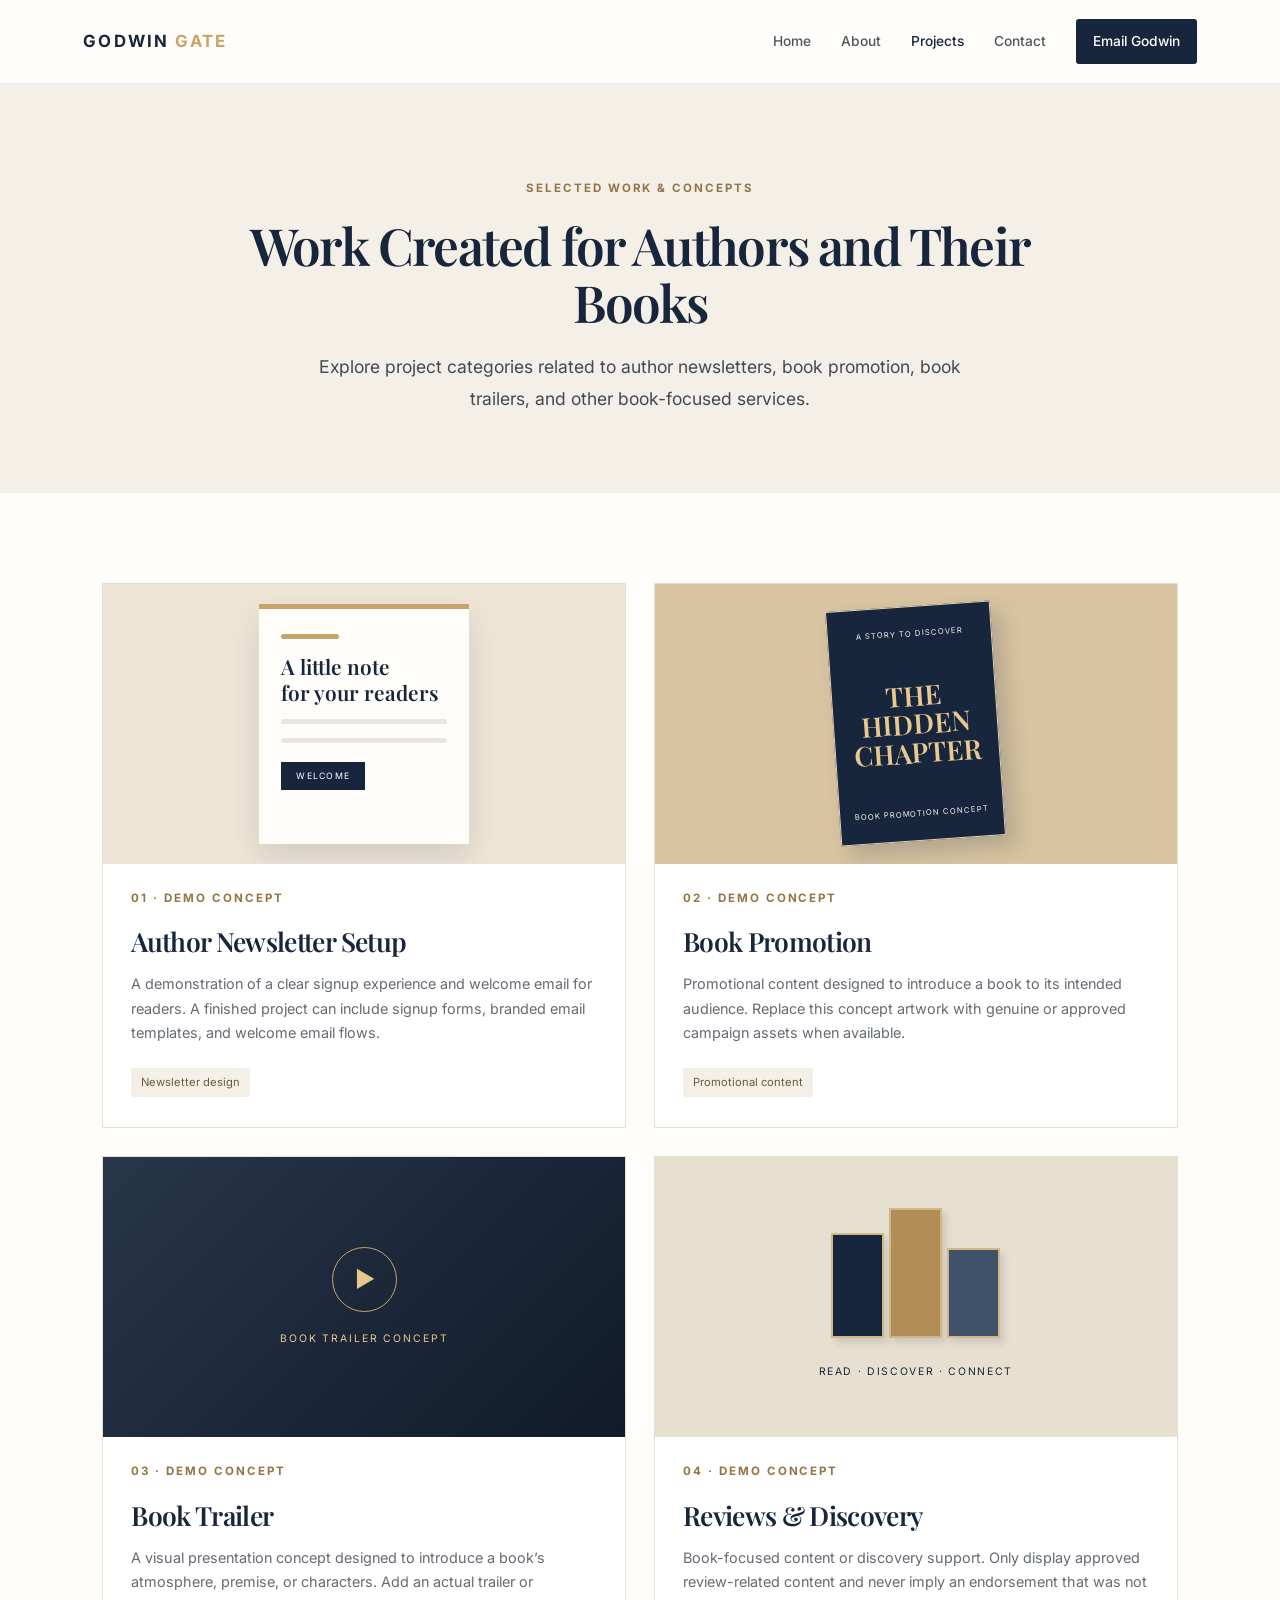
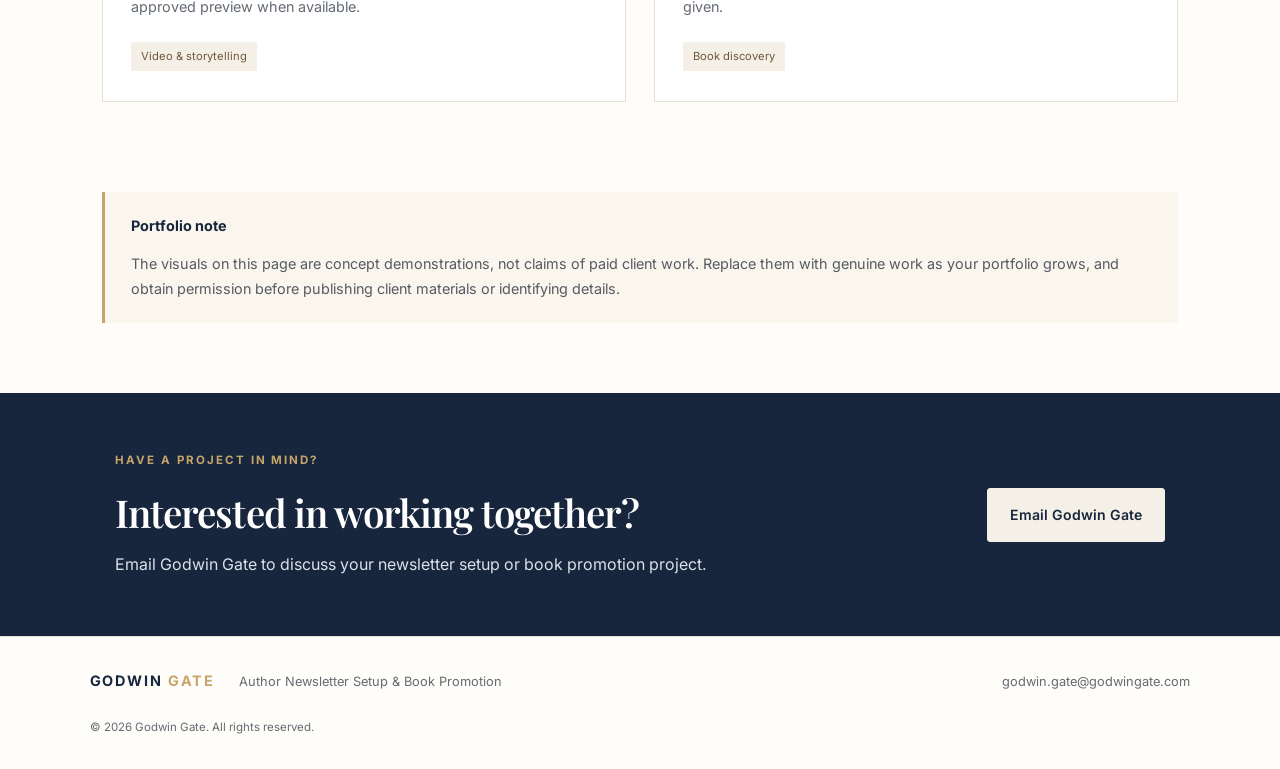
==== projects.html @ 0d5bfd9e "Add files via upload" ====
<!doctype html>
<html lang="en"><head><meta charset="utf-8"><meta name="viewport" content="width=device-width, initial-scale=1"><meta name="description" content="Explore Godwin Gate's author newsletter, book promotion, trailer, and discovery project categories."><title>Projects | Godwin Gate</title><link rel="stylesheet" href="styles.css"></head>
<body>
<header class="site-header"><a class="brand" href="index.html">GODWIN <span>GATE</span></a><button class="menu-toggle" aria-label="Toggle navigation" aria-expanded="false">☰</button><nav class="nav"><a href="index.html">Home</a><a href="about.html">About</a><a class="active" href="projects.html">Projects</a><a href="contact.html">Contact</a><a class="nav-cta" href="mailto:godwin.gate@godwingate.com">Email Godwin</a></nav></header>
<main><section class="page-hero"><p class="eyebrow">SELECTED WORK & CONCEPTS</p><h1>Work Created for Authors and Their Books</h1><p class="lead">Explore project categories related to author newsletters, book promotion, book trailers, and other book-focused services.</p></section>
<section class="section project-grid">
<article class="project-card"><div class="project-visual visual-newsletter"><div class="mock-email"><span class="mock-line short"></span><strong>A little note<br>for your readers</strong><span class="mock-line"></span><span class="mock-line"></span><span class="mock-button">WELCOME</span></div></div><div class="project-copy"><p class="eyebrow">01 · DEMO CONCEPT</p><h2>Author Newsletter Setup</h2><p>A demonstration of a clear signup experience and welcome email for readers. A finished project can include signup forms, branded email templates, and welcome email flows.</p><span class="tag">Newsletter design</span></div></article>
<article class="project-card"><div class="project-visual visual-promo"><div class="promo-cover"><small>A STORY TO DISCOVER</small><strong>THE<br>HIDDEN<br>CHAPTER</strong><span>BOOK PROMOTION CONCEPT</span></div></div><div class="project-copy"><p class="eyebrow">02 · DEMO CONCEPT</p><h2>Book Promotion</h2><p>Promotional content designed to introduce a book to its intended audience. Replace this concept artwork with genuine or approved campaign assets when available.</p><span class="tag">Promotional content</span></div></article>
<article class="project-card"><div class="project-visual visual-trailer"><div class="play-button">▶</div><span>BOOK TRAILER CONCEPT</span></div><div class="project-copy"><p class="eyebrow">03 · DEMO CONCEPT</p><h2>Book Trailer</h2><p>A visual presentation concept designed to introduce a book’s atmosphere, premise, or characters. Add an actual trailer or approved preview when available.</p><span class="tag">Video & storytelling</span></div></article>
<article class="project-card"><div class="project-visual visual-discovery"><div class="stacked-books"><span></span><span></span><span></span></div><p>READ · DISCOVER · CONNECT</p></div><div class="project-copy"><p class="eyebrow">04 · DEMO CONCEPT</p><h2>Reviews & Discovery</h2><p>Book-focused content or discovery support. Only display approved review-related content and never imply an endorsement that was not given.</p><span class="tag">Book discovery</span></div></article>
</section><section class="note-section"><strong>Portfolio note</strong><p>The visuals on this page are concept demonstrations, not claims of paid client work. Replace them with genuine work as your portfolio grows, and obtain permission before publishing client materials or identifying details.</p></section>
<section class="cta-band"><div><p class="eyebrow">HAVE A PROJECT IN MIND?</p><h2>Interested in working together?</h2><p>Email Godwin Gate to discuss your newsletter setup or book promotion project.</p></div><a class="button button-light" href="mailto:godwin.gate@godwingate.com">Email Godwin Gate</a></section></main>
<footer class="site-footer"><a class="brand brand-footer" href="index.html">GODWIN <span>GATE</span></a><p>Author Newsletter Setup & Book Promotion</p><a href="mailto:godwin.gate@godwingate.com">godwin.gate@godwingate.com</a><small>© 2026 Godwin Gate. All rights reserved.</small></footer><script src="script.js"></script></body></html>
---- styles.css ----
@import url('https://fonts.googleapis.com/css2?family=Inter:wght@400;500;600;700&family=Playfair+Display:wght@500;600;700&display=swap');
:root{--navy:#17263D;--gold:#C7A56A;--cream:#F5F0E7;--charcoal:#252A31;--white:#fffdf9;--muted:#646b73;--line:#e6dfd3;--serif:'Playfair Display',Georgia,serif;--sans:Inter,Arial,sans-serif}
*{box-sizing:border-box}html{scroll-behavior:smooth}body{margin:0;background:var(--white);color:var(--charcoal);font-family:var(--sans);line-height:1.7}a{color:inherit}.site-header{height:84px;padding:0 6.5%;display:flex;align-items:center;justify-content:space-between;background:var(--white);border-bottom:1px solid rgba(23,38,61,.08);position:sticky;top:0;z-index:10}.brand{text-decoration:none;color:var(--navy);font-weight:700;letter-spacing:.13em;font-size:1.05rem;white-space:nowrap}.brand span{color:var(--gold)}.nav{display:flex;align-items:center;gap:30px}.nav a{text-decoration:none;font-size:.86rem;font-weight:500;color:#4f5660;transition:color .2s}.nav a:hover,.nav a.active{color:var(--navy)}.nav .nav-cta{background:var(--navy);color:white;padding:11px 17px;border-radius:3px}.nav .nav-cta:hover{background:#263b5a}.menu-toggle{display:none;background:none;border:0;font-size:1.5rem;color:var(--navy)}.hero{display:grid;grid-template-columns:1.1fr .9fr;gap:5%;align-items:center;padding:95px 9% 105px;background:linear-gradient(115deg,#fbf8f1 0%,#f5f0e7 100%);min-height:590px}.hero-copy{max-width:680px}.eyebrow{font-size:.72rem;letter-spacing:.17em;font-weight:700;color:#947443;margin:0 0 18px;text-transform:uppercase}.hero h1,.page-hero h1,.contact-layout h1{font:600 clamp(2.6rem,4.2vw,4.35rem)/1.12 var(--serif);letter-spacing:-.035em;color:var(--navy);margin:0 0 25px}.lead{font-size:1.1rem;color:#414956;line-height:1.8}.hero-copy>p:not(.eyebrow){max-width:650px}.actions{display:flex;align-items:center;gap:25px;flex-wrap:wrap;margin-top:30px}.button{display:inline-flex;align-items:center;justify-content:center;background:var(--navy);color:white;text-decoration:none;padding:14px 22px;border:1px solid var(--navy);border-radius:3px;font-weight:600;font-size:.88rem;transition:transform .2s,background .2s}.button:hover{background:#263b5a;transform:translateY(-2px)}.text-link{font-weight:600;color:var(--navy);font-size:.9rem;text-decoration:none;border-bottom:1px solid var(--gold);padding-bottom:3px}.hero-art{height:370px;position:relative;display:flex;align-items:center;justify-content:center;isolation:isolate}.sun{position:absolute;width:270px;height:270px;border-radius:50%;background:#e7d5b5;right:8%;top:3%;z-index:-1}.book{position:absolute;width:205px;height:285px;box-shadow:12px 16px 28px #17263d22;border-radius:3px 9px 9px 3px}.book-back{background:#c7a56a;transform:rotate(10deg) translate(20px,0)}.book-front{background:var(--navy);color:var(--cream);display:flex;flex-direction:column;justify-content:center;align-items:center;text-align:center;border-left:8px solid #293c56;transform:rotate(-5deg);padding:25px}.book-front:before{content:"";position:absolute;inset:13px;border:1px solid #c7a56a88}.book-front span{font:600 2rem/1.2 var(--serif);letter-spacing:.12em}.book-front small{font:italic .65rem var(--serif);margin-top:22px;color:#e3c894}.letter{position:absolute;right:0;bottom:20px;background:#fffdf9;padding:22px 24px;box-shadow:0 12px 35px #17263d18;color:var(--navy);font:italic 1.1rem/1.4 var(--serif);transform:rotate(5deg);border-top:3px solid var(--gold)}.section{padding:90px 8%}.section-heading{text-align:center;max-width:700px;margin:0 auto 45px}.section-heading h2,.split-section h2,.cta-band h2,.content-section h2,.project-copy h2,.contact-card h2{font:600 clamp(1.9rem,3vw,2.8rem)/1.2 var(--serif);color:var(--navy);letter-spacing:-.025em;margin:0 0 18px}.section-heading>p:last-child{color:var(--muted)}.service-grid{display:grid;grid-template-columns:repeat(4,1fr);gap:18px}.service-card{padding:28px 23px 27px;border:1px solid var(--line);background:white;position:relative;min-height:280px;transition:transform .2s,box-shadow .2s}.service-card:hover{transform:translateY(-4px);box-shadow:0 15px 35px #17263d0c}.service-card.featured{background:var(--navy);color:white;border-color:var(--navy)}.card-number{position:absolute;right:20px;top:17px;color:var(--gold);font-size:.75rem;letter-spacing:.1em}.service-icon{font-size:1.8rem;color:var(--gold);margin:18px 0}.service-card h3{font:600 1.25rem/1.3 var(--serif);margin:0 0 13px;color:var(--navy)}.service-card.featured h3{color:white}.service-card p{font-size:.86rem;color:var(--muted);line-height:1.75}.service-card.featured p{color:#e0e5ec}.service-card a{display:inline-block;margin-top:8px;color:var(--navy);font-size:.78rem;font-weight:700;text-decoration:none;border-bottom:1px solid var(--gold)}.service-card.featured a{color:white}.split-section{padding:78px 11%;background:var(--cream);display:grid;grid-template-columns:1fr 1fr;gap:10%;align-items:start}.split-section h2{font-size:2.6rem}.split-section p{margin-top:0;color:#4d535b}.cta-band{margin:0;padding:58px 9%;background:var(--navy);color:white;display:flex;align-items:center;justify-content:space-between;gap:30px}.cta-band h2{color:white;margin-bottom:10px}.cta-band p:not(.eyebrow){color:#dce1e9;margin-bottom:0;max-width:650px}.cta-band .eyebrow{color:var(--gold)}.button-light{background:var(--cream);color:var(--navy);border-color:var(--cream);white-space:nowrap}.button-light:hover{background:white}.site-footer{padding:32px 7%;display:flex;align-items:center;gap:24px;flex-wrap:wrap;border-top:1px solid var(--line);font-size:.8rem;color:var(--muted)}.site-footer p{margin:0 auto 0 0}.site-footer>a:not(.brand){text-decoration:none}.site-footer small{width:100%;font-size:.72rem}.brand-footer{font-size:.9rem}.page-hero{padding:95px 9% 78px;background:var(--cream);text-align:center}.page-hero h1{max-width:850px;margin:0 auto 20px;font-size:clamp(2.5rem,4vw,3.8rem)}.page-hero .lead{max-width:700px;margin:0 auto}.content-section{padding:65px 8% 90px}.narrow{max-width:850px;margin:0 auto}.content-section>p{color:#4e555d}.content-section h2{font-size:2rem;margin-top:42px}.values-grid{display:grid;grid-template-columns:1fr 1fr;gap:15px;margin:20px 0 30px}.values-grid article{padding:20px;background:var(--cream);border-left:3px solid var(--gold)}.values-grid h3{margin:0;color:var(--navy);font:600 1.15rem var(--serif)}.values-grid p{margin-bottom:0;font-size:.9rem}.project-grid{display:grid;grid-template-columns:1fr 1fr;gap:28px}.project-card{border:1px solid var(--line);background:white}.project-visual{height:280px;display:flex;align-items:center;justify-content:center;position:relative;overflow:hidden}.visual-newsletter{background:#eee5d6}.mock-email{width:210px;height:240px;background:#fffdf9;box-shadow:0 14px 30px #17263d20;padding:25px 22px;display:flex;align-items:flex-start;flex-direction:column;gap:14px;border-top:5px solid var(--gold)}.mock-email strong{font:600 1.3rem/1.25 var(--serif);color:var(--navy)}.mock-line{height:5px;width:100%;background:#e9e5df;border-radius:5px}.mock-line.short{width:35%;background:var(--gold)}.mock-button{background:var(--navy);color:white;font-size:.55rem;letter-spacing:.15em;padding:7px 15px;margin-top:5px}.visual-promo{background:#d9c4a1}.promo-cover{height:235px;width:165px;background:var(--navy);color:var(--cream);padding:20px 13px;display:flex;flex-direction:column;justify-content:space-between;text-align:center;box-shadow:10px 12px 20px #17263d30;transform:rotate(-4deg);border:1px solid #e5d3b4}.promo-cover small,.promo-cover span{font-size:.48rem;letter-spacing:.13em}.promo-cover strong{font:600 1.7rem/1.05 var(--serif);color:#e7c88f}.visual-trailer{background:linear-gradient(135deg,#28364a,#101a2a);color:#e6c88e;flex-direction:column;gap:18px;font-size:.65rem;letter-spacing:.18em}.play-button{height:65px;width:65px;border:1px solid var(--gold);border-radius:50%;display:grid;place-items:center;padding-left:4px;font-size:1.4rem}.visual-discovery{background:#e7dfd0;flex-direction:column;gap:15px;color:var(--navy);font-size:.65rem;letter-spacing:.16em}.stacked-books{display:flex;align-items:end;gap:5px;height:135px}.stacked-books span{display:block;width:53px;background:var(--navy);height:105px;border:2px solid #d1b783;box-shadow:4px 5px 7px #17263d20}.stacked-books span:nth-child(2){height:130px;background:#b38d58}.stacked-books span:nth-child(3){height:90px;background:#40516a}.project-copy{padding:25px 28px 30px}.project-copy h2{font-size:1.65rem;margin-bottom:10px}.project-copy p:not(.eyebrow){font-size:.9rem;color:var(--muted)}.tag{display:inline-block;background:var(--cream);color:#6d593a;font-size:.7rem;padding:5px 10px;border-radius:2px;margin-top:8px}.note-section{margin:0 8% 70px;padding:22px 26px;background:#faf6ee;border-left:3px solid var(--gold);font-size:.9rem}.note-section strong{color:var(--navy)}.note-section p{margin-bottom:0;color:#555b62}.contact-layout{padding:100px 10%;display:grid;grid-template-columns:1fr .85fr;gap:10%;align-items:center;background:linear-gradient(120deg,#fbf8f1,#fffdf9)}.contact-layout h1{font-size:clamp(2.5rem,4vw,3.8rem)}.contact-layout .lead{font-size:1.05rem}.contact-card{background:white;border:1px solid var(--line);padding:38px;box-shadow:0 20px 55px #17263d0a}.contact-symbol{font-size:2rem;color:var(--gold)}.contact-card h2{font-size:1.8rem}.contact-card p{color:var(--muted);font-size:.9rem}.email-address{display:block;color:var(--navy);font-weight:700;overflow-wrap:anywhere;margin:18px 0 23px}.small-note{font-size:.78rem!important;margin-top:22px}.contact-card .button{width:100%}
@media(max-width:950px){.site-header{padding:0 5%}.nav{gap:17px}.hero{padding:75px 7%;grid-template-columns:1fr 0.8fr}.service-grid{grid-template-columns:repeat(2,1fr)}.hero-art{transform:scale(.88)}.contact-layout{padding:75px 7%;gap:6%}}
@media(max-width:700px){.site-header{height:72px}.menu-toggle{display:block}.nav{display:none;position:absolute;top:71px;left:0;right:0;background:var(--white);padding:20px 6% 25px;flex-direction:column;align-items:stretch;gap:0;border-bottom:1px solid var(--line);box-shadow:0 15px 20px #17263d0b}.nav.open{display:flex}.nav a{padding:11px 0}.nav .nav-cta{text-align:center;margin-top:8px;padding:11px}.hero{grid-template-columns:1fr;padding:60px 7% 45px}.hero h1{font-size:2.75rem}.hero-art{height:320px;transform:none;margin-top:5px}.sun{right:15%;width:230px;height:230px}.book{width:175px;height:245px}.book-front span{font-size:1.7rem}.letter{right:3%;bottom:5px}.section{padding:65px 6%}.service-grid{grid-template-columns:1fr}.service-card{min-height:auto}.split-section{grid-template-columns:1fr;gap:15px;padding:60px 7%}.split-section h2{font-size:2.2rem}.cta-band{padding:45px 7%;align-items:flex-start;flex-direction:column}.site-footer{gap:12px;flex-direction:column;align-items:flex-start}.site-footer p{margin:0}.page-hero{padding:65px 7% 55px}.page-hero h1{font-size:2.55rem}.content-section{padding:45px 7% 65px}.values-grid{grid-template-columns:1fr}.project-grid{grid-template-columns:1fr;padding:45px 6%}.project-visual{height:250px}.project-copy{padding:22px}.note-section{margin:0 6% 50px}.contact-layout{padding:60px 7%;grid-template-columns:1fr;gap:35px}.contact-card{padding:28px 23px}}
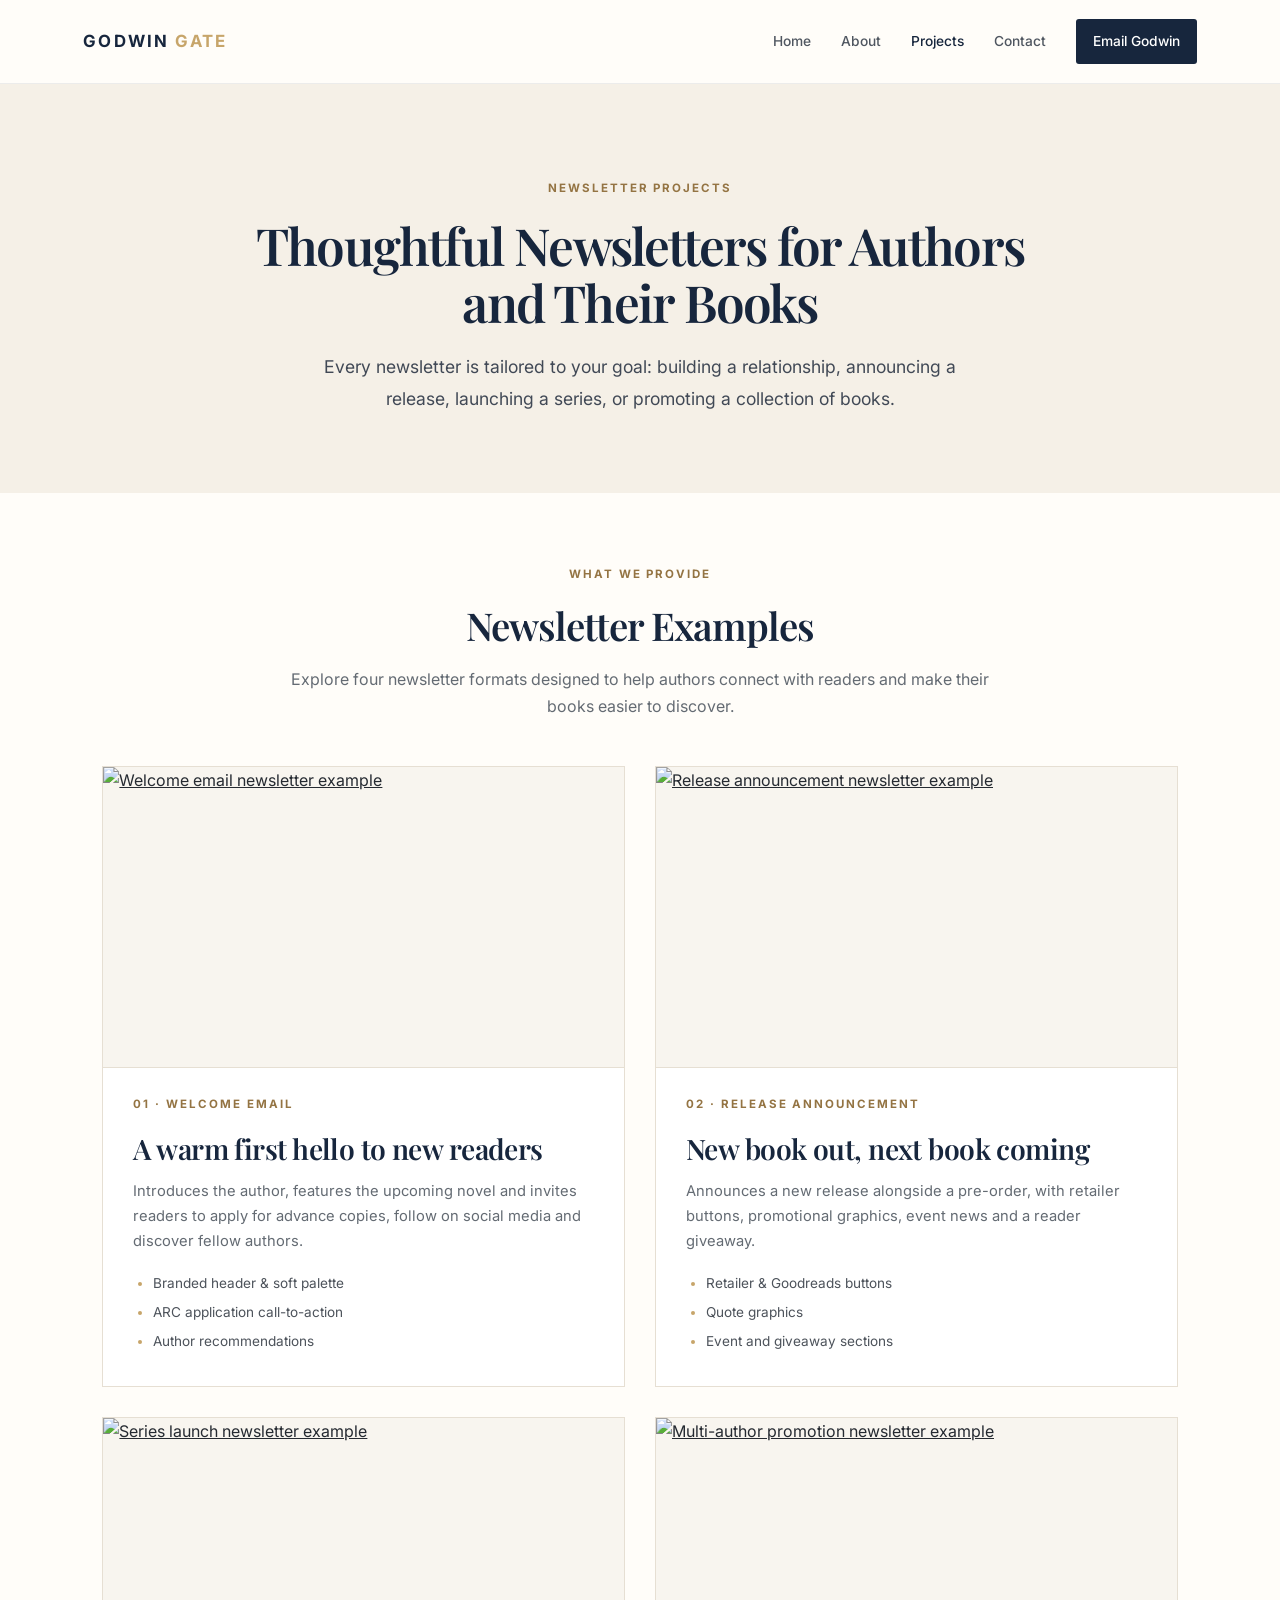
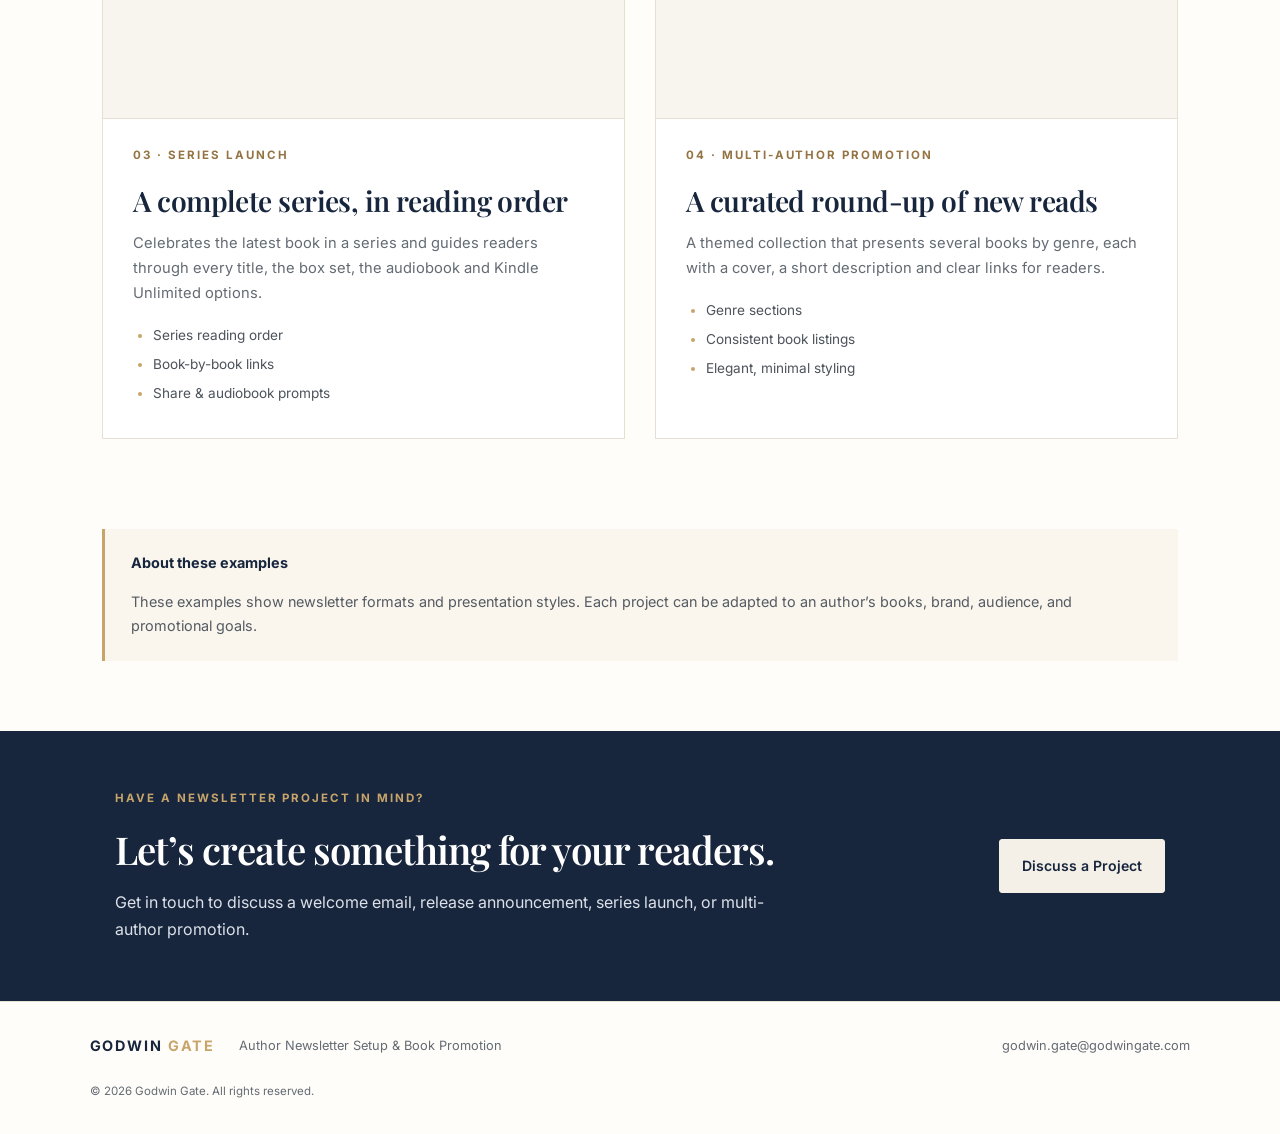
==== commit d3c3a1d0: "Add files via upload" ====
--- a/projects.html
+++ b/projects.html
@@ -2,12 +2,18 @@
 <html lang="en"><head><meta charset="utf-8"><meta name="viewport" content="width=device-width, initial-scale=1"><meta name="description" content="Explore Godwin Gate's author newsletter, book promotion, trailer, and discovery project categories."><title>Projects | Godwin Gate</title><link rel="stylesheet" href="styles.css"></head>
 <body>
 <header class="site-header"><a class="brand" href="index.html">GODWIN <span>GATE</span></a><button class="menu-toggle" aria-label="Toggle navigation" aria-expanded="false">☰</button><nav class="nav"><a href="index.html">Home</a><a href="about.html">About</a><a class="active" href="projects.html">Projects</a><a href="contact.html">Contact</a><a class="nav-cta" href="mailto:godwin.gate@godwingate.com">Email Godwin</a></nav></header>
-<main><section class="page-hero"><p class="eyebrow">SELECTED WORK & CONCEPTS</p><h1>Work Created for Authors and Their Books</h1><p class="lead">Explore project categories related to author newsletters, book promotion, book trailers, and other book-focused services.</p></section>
-<section class="section project-grid">
-<article class="project-card"><div class="project-visual visual-newsletter"><div class="mock-email"><span class="mock-line short"></span><strong>A little note<br>for your readers</strong><span class="mock-line"></span><span class="mock-line"></span><span class="mock-button">WELCOME</span></div></div><div class="project-copy"><p class="eyebrow">01 · DEMO CONCEPT</p><h2>Author Newsletter Setup</h2><p>A demonstration of a clear signup experience and welcome email for readers. A finished project can include signup forms, branded email templates, and welcome email flows.</p><span class="tag">Newsletter design</span></div></article>
-<article class="project-card"><div class="project-visual visual-promo"><div class="promo-cover"><small>A STORY TO DISCOVER</small><strong>THE<br>HIDDEN<br>CHAPTER</strong><span>BOOK PROMOTION CONCEPT</span></div></div><div class="project-copy"><p class="eyebrow">02 · DEMO CONCEPT</p><h2>Book Promotion</h2><p>Promotional content designed to introduce a book to its intended audience. Replace this concept artwork with genuine or approved campaign assets when available.</p><span class="tag">Promotional content</span></div></article>
-<article class="project-card"><div class="project-visual visual-trailer"><div class="play-button">▶</div><span>BOOK TRAILER CONCEPT</span></div><div class="project-copy"><p class="eyebrow">03 · DEMO CONCEPT</p><h2>Book Trailer</h2><p>A visual presentation concept designed to introduce a book’s atmosphere, premise, or characters. Add an actual trailer or approved preview when available.</p><span class="tag">Video & storytelling</span></div></article>
-<article class="project-card"><div class="project-visual visual-discovery"><div class="stacked-books"><span></span><span></span><span></span></div><p>READ · DISCOVER · CONNECT</p></div><div class="project-copy"><p class="eyebrow">04 · DEMO CONCEPT</p><h2>Reviews & Discovery</h2><p>Book-focused content or discovery support. Only display approved review-related content and never imply an endorsement that was not given.</p><span class="tag">Book discovery</span></div></article>
-</section><section class="note-section"><strong>Portfolio note</strong><p>The visuals on this page are concept demonstrations, not claims of paid client work. Replace them with genuine work as your portfolio grows, and obtain permission before publishing client materials or identifying details.</p></section>
-<section class="cta-band"><div><p class="eyebrow">HAVE A PROJECT IN MIND?</p><h2>Interested in working together?</h2><p>Email Godwin Gate to discuss your newsletter setup or book promotion project.</p></div><a class="button button-light" href="mailto:godwin.gate@godwingate.com">Email Godwin Gate</a></section></main>
+<main>
+<section class="page-hero"><p class="eyebrow">NEWSLETTER PROJECTS</p><h1>Thoughtful Newsletters for Authors and Their Books</h1><p class="lead">Every newsletter is tailored to your goal: building a relationship, announcing a release, launching a series, or promoting a collection of books.</p></section>
+<section class="section newsletter-projects">
+<div class="section-heading"><p class="eyebrow">WHAT WE PROVIDE</p><h2>Newsletter Examples</h2><p>Explore four newsletter formats designed to help authors connect with readers and make their books easier to discover.</p></div>
+<div class="newsletter-grid">
+<article class="newsletter-card"><a class="newsletter-image-link" href="https://id-preview--59e4e9b5-184d-4cd2-80a9-135a8bc13aee.lovable.app/__l5e/assets-v1/00a3d3d5-731d-41bb-9eb5-8c906fd0428a/nl-welcome.png" target="_blank" rel="noopener"><img src="https://id-preview--59e4e9b5-184d-4cd2-80a9-135a8bc13aee.lovable.app/__l5e/assets-v1/00a3d3d5-731d-41bb-9eb5-8c906fd0428a/nl-welcome.png" alt="Welcome email newsletter example" loading="lazy"></a><div class="newsletter-copy"><p class="eyebrow">01 · WELCOME EMAIL</p><h2>A warm first hello to new readers</h2><p>Introduces the author, features the upcoming novel and invites readers to apply for advance copies, follow on social media and discover fellow authors.</p><ul><li>Branded header &amp; soft palette</li><li>ARC application call-to-action</li><li>Author recommendations</li></ul></div></article>
+<article class="newsletter-card"><a class="newsletter-image-link" href="https://id-preview--59e4e9b5-184d-4cd2-80a9-135a8bc13aee.lovable.app/__l5e/assets-v1/5c88790c-6881-45ee-8709-439d49c59409/nl-release.png" target="_blank" rel="noopener"><img src="https://id-preview--59e4e9b5-184d-4cd2-80a9-135a8bc13aee.lovable.app/__l5e/assets-v1/5c88790c-6881-45ee-8709-439d49c59409/nl-release.png" alt="Release announcement newsletter example" loading="lazy"></a><div class="newsletter-copy"><p class="eyebrow">02 · RELEASE ANNOUNCEMENT</p><h2>New book out, next book coming</h2><p>Announces a new release alongside a pre-order, with retailer buttons, promotional graphics, event news and a reader giveaway.</p><ul><li>Retailer &amp; Goodreads buttons</li><li>Quote graphics</li><li>Event and giveaway sections</li></ul></div></article>
+<article class="newsletter-card"><a class="newsletter-image-link" href="https://id-preview--59e4e9b5-184d-4cd2-80a9-135a8bc13aee.lovable.app/__l5e/assets-v1/e5029b97-8cc3-4b4c-afec-2812240366dd/nl-launch.webp" target="_blank" rel="noopener"><img src="https://id-preview--59e4e9b5-184d-4cd2-80a9-135a8bc13aee.lovable.app/__l5e/assets-v1/e5029b97-8cc3-4b4c-afec-2812240366dd/nl-launch.webp" alt="Series launch newsletter example" loading="lazy"></a><div class="newsletter-copy"><p class="eyebrow">03 · SERIES LAUNCH</p><h2>A complete series, in reading order</h2><p>Celebrates the latest book in a series and guides readers through every title, the box set, the audiobook and Kindle Unlimited options.</p><ul><li>Series reading order</li><li>Book-by-book links</li><li>Share &amp; audiobook prompts</li></ul></div></article>
+<article class="newsletter-card"><a class="newsletter-image-link" href="https://id-preview--59e4e9b5-184d-4cd2-80a9-135a8bc13aee.lovable.app/__l5e/assets-v1/f73bda45-3690-4c2c-bbd7-4c5b44da6dae/nl-roundup.webp" target="_blank" rel="noopener"><img src="https://id-preview--59e4e9b5-184d-4cd2-80a9-135a8bc13aee.lovable.app/__l5e/assets-v1/f73bda45-3690-4c2c-bbd7-4c5b44da6dae/nl-roundup.webp" alt="Multi-author promotion newsletter example" loading="lazy"></a><div class="newsletter-copy"><p class="eyebrow">04 · MULTI-AUTHOR PROMOTION</p><h2>A curated round-up of new reads</h2><p>A themed collection that presents several books by genre, each with a cover, a short description and clear links for readers.</p><ul><li>Genre sections</li><li>Consistent book listings</li><li>Elegant, minimal styling</li></ul></div></article>
+</div>
+</section>
+<section class="note-section"><strong>About these examples</strong><p>These examples show newsletter formats and presentation styles. Each project can be adapted to an author’s books, brand, audience, and promotional goals.</p></section>
+<section class="cta-band"><div><p class="eyebrow">HAVE A NEWSLETTER PROJECT IN MIND?</p><h2>Let’s create something for your readers.</h2><p>Get in touch to discuss a welcome email, release announcement, series launch, or multi-author promotion.</p></div><a class="button button-light" href="contact.html">Discuss a Project</a></section>
+</main>
 <footer class="site-footer"><a class="brand brand-footer" href="index.html">GODWIN <span>GATE</span></a><p>Author Newsletter Setup & Book Promotion</p><a href="mailto:godwin.gate@godwingate.com">godwin.gate@godwingate.com</a><small>© 2026 Godwin Gate. All rights reserved.</small></footer><script src="script.js"></script></body></html>
--- a/styles.css
+++ b/styles.css
@@ -3,3 +3,7 @@
 *{box-sizing:border-box}html{scroll-behavior:smooth}body{margin:0;background:var(--white);color:var(--charcoal);font-family:var(--sans);line-height:1.7}a{color:inherit}.site-header{height:84px;padding:0 6.5%;display:flex;align-items:center;justify-content:space-between;background:var(--white);border-bottom:1px solid rgba(23,38,61,.08);position:sticky;top:0;z-index:10}.brand{text-decoration:none;color:var(--navy);font-weight:700;letter-spacing:.13em;font-size:1.05rem;white-space:nowrap}.brand span{color:var(--gold)}.nav{display:flex;align-items:center;gap:30px}.nav a{text-decoration:none;font-size:.86rem;font-weight:500;color:#4f5660;transition:color .2s}.nav a:hover,.nav a.active{color:var(--navy)}.nav .nav-cta{background:var(--navy);color:white;padding:11px 17px;border-radius:3px}.nav .nav-cta:hover{background:#263b5a}.menu-toggle{display:none;background:none;border:0;font-size:1.5rem;color:var(--navy)}.hero{display:grid;grid-template-columns:1.1fr .9fr;gap:5%;align-items:center;padding:95px 9% 105px;background:linear-gradient(115deg,#fbf8f1 0%,#f5f0e7 100%);min-height:590px}.hero-copy{max-width:680px}.eyebrow{font-size:.72rem;letter-spacing:.17em;font-weight:700;color:#947443;margin:0 0 18px;text-transform:uppercase}.hero h1,.page-hero h1,.contact-layout h1{font:600 clamp(2.6rem,4.2vw,4.35rem)/1.12 var(--serif);letter-spacing:-.035em;color:var(--navy);margin:0 0 25px}.lead{font-size:1.1rem;color:#414956;line-height:1.8}.hero-copy>p:not(.eyebrow){max-width:650px}.actions{display:flex;align-items:center;gap:25px;flex-wrap:wrap;margin-top:30px}.button{display:inline-flex;align-items:center;justify-content:center;background:var(--navy);color:white;text-decoration:none;padding:14px 22px;border:1px solid var(--navy);border-radius:3px;font-weight:600;font-size:.88rem;transition:transform .2s,background .2s}.button:hover{background:#263b5a;transform:translateY(-2px)}.text-link{font-weight:600;color:var(--navy);font-size:.9rem;text-decoration:none;border-bottom:1px solid var(--gold);padding-bottom:3px}.hero-art{height:370px;position:relative;display:flex;align-items:center;justify-content:center;isolation:isolate}.sun{position:absolute;width:270px;height:270px;border-radius:50%;background:#e7d5b5;right:8%;top:3%;z-index:-1}.book{position:absolute;width:205px;height:285px;box-shadow:12px 16px 28px #17263d22;border-radius:3px 9px 9px 3px}.book-back{background:#c7a56a;transform:rotate(10deg) translate(20px,0)}.book-front{background:var(--navy);color:var(--cream);display:flex;flex-direction:column;justify-content:center;align-items:center;text-align:center;border-left:8px solid #293c56;transform:rotate(-5deg);padding:25px}.book-front:before{content:"";position:absolute;inset:13px;border:1px solid #c7a56a88}.book-front span{font:600 2rem/1.2 var(--serif);letter-spacing:.12em}.book-front small{font:italic .65rem var(--serif);margin-top:22px;color:#e3c894}.letter{position:absolute;right:0;bottom:20px;background:#fffdf9;padding:22px 24px;box-shadow:0 12px 35px #17263d18;color:var(--navy);font:italic 1.1rem/1.4 var(--serif);transform:rotate(5deg);border-top:3px solid var(--gold)}.section{padding:90px 8%}.section-heading{text-align:center;max-width:700px;margin:0 auto 45px}.section-heading h2,.split-section h2,.cta-band h2,.content-section h2,.project-copy h2,.contact-card h2{font:600 clamp(1.9rem,3vw,2.8rem)/1.2 var(--serif);color:var(--navy);letter-spacing:-.025em;margin:0 0 18px}.section-heading>p:last-child{color:var(--muted)}.service-grid{display:grid;grid-template-columns:repeat(4,1fr);gap:18px}.service-card{padding:28px 23px 27px;border:1px solid var(--line);background:white;position:relative;min-height:280px;transition:transform .2s,box-shadow .2s}.service-card:hover{transform:translateY(-4px);box-shadow:0 15px 35px #17263d0c}.service-card.featured{background:var(--navy);color:white;border-color:var(--navy)}.card-number{position:absolute;right:20px;top:17px;color:var(--gold);font-size:.75rem;letter-spacing:.1em}.service-icon{font-size:1.8rem;color:var(--gold);margin:18px 0}.service-card h3{font:600 1.25rem/1.3 var(--serif);margin:0 0 13px;color:var(--navy)}.service-card.featured h3{color:white}.service-card p{font-size:.86rem;color:var(--muted);line-height:1.75}.service-card.featured p{color:#e0e5ec}.service-card a{display:inline-block;margin-top:8px;color:var(--navy);font-size:.78rem;font-weight:700;text-decoration:none;border-bottom:1px solid var(--gold)}.service-card.featured a{color:white}.split-section{padding:78px 11%;background:var(--cream);display:grid;grid-template-columns:1fr 1fr;gap:10%;align-items:start}.split-section h2{font-size:2.6rem}.split-section p{margin-top:0;color:#4d535b}.cta-band{margin:0;padding:58px 9%;background:var(--navy);color:white;display:flex;align-items:center;justify-content:space-between;gap:30px}.cta-band h2{color:white;margin-bottom:10px}.cta-band p:not(.eyebrow){color:#dce1e9;margin-bottom:0;max-width:650px}.cta-band .eyebrow{color:var(--gold)}.button-light{background:var(--cream);color:var(--navy);border-color:var(--cream);white-space:nowrap}.button-light:hover{background:white}.site-footer{padding:32px 7%;display:flex;align-items:center;gap:24px;flex-wrap:wrap;border-top:1px solid var(--line);font-size:.8rem;color:var(--muted)}.site-footer p{margin:0 auto 0 0}.site-footer>a:not(.brand){text-decoration:none}.site-footer small{width:100%;font-size:.72rem}.brand-footer{font-size:.9rem}.page-hero{padding:95px 9% 78px;background:var(--cream);text-align:center}.page-hero h1{max-width:850px;margin:0 auto 20px;font-size:clamp(2.5rem,4vw,3.8rem)}.page-hero .lead{max-width:700px;margin:0 auto}.content-section{padding:65px 8% 90px}.narrow{max-width:850px;margin:0 auto}.content-section>p{color:#4e555d}.content-section h2{font-size:2rem;margin-top:42px}.values-grid{display:grid;grid-template-columns:1fr 1fr;gap:15px;margin:20px 0 30px}.values-grid article{padding:20px;background:var(--cream);border-left:3px solid var(--gold)}.values-grid h3{margin:0;color:var(--navy);font:600 1.15rem var(--serif)}.values-grid p{margin-bottom:0;font-size:.9rem}.project-grid{display:grid;grid-template-columns:1fr 1fr;gap:28px}.project-card{border:1px solid var(--line);background:white}.project-visual{height:280px;display:flex;align-items:center;justify-content:center;position:relative;overflow:hidden}.visual-newsletter{background:#eee5d6}.mock-email{width:210px;height:240px;background:#fffdf9;box-shadow:0 14px 30px #17263d20;padding:25px 22px;display:flex;align-items:flex-start;flex-direction:column;gap:14px;border-top:5px solid var(--gold)}.mock-email strong{font:600 1.3rem/1.25 var(--serif);color:var(--navy)}.mock-line{height:5px;width:100%;background:#e9e5df;border-radius:5px}.mock-line.short{width:35%;background:var(--gold)}.mock-button{background:var(--navy);color:white;font-size:.55rem;letter-spacing:.15em;padding:7px 15px;margin-top:5px}.visual-promo{background:#d9c4a1}.promo-cover{height:235px;width:165px;background:var(--navy);color:var(--cream);padding:20px 13px;display:flex;flex-direction:column;justify-content:space-between;text-align:center;box-shadow:10px 12px 20px #17263d30;transform:rotate(-4deg);border:1px solid #e5d3b4}.promo-cover small,.promo-cover span{font-size:.48rem;letter-spacing:.13em}.promo-cover strong{font:600 1.7rem/1.05 var(--serif);color:#e7c88f}.visual-trailer{background:linear-gradient(135deg,#28364a,#101a2a);color:#e6c88e;flex-direction:column;gap:18px;font-size:.65rem;letter-spacing:.18em}.play-button{height:65px;width:65px;border:1px solid var(--gold);border-radius:50%;display:grid;place-items:center;padding-left:4px;font-size:1.4rem}.visual-discovery{background:#e7dfd0;flex-direction:column;gap:15px;color:var(--navy);font-size:.65rem;letter-spacing:.16em}.stacked-books{display:flex;align-items:end;gap:5px;height:135px}.stacked-books span{display:block;width:53px;background:var(--navy);height:105px;border:2px solid #d1b783;box-shadow:4px 5px 7px #17263d20}.stacked-books span:nth-child(2){height:130px;background:#b38d58}.stacked-books span:nth-child(3){height:90px;background:#40516a}.project-copy{padding:25px 28px 30px}.project-copy h2{font-size:1.65rem;margin-bottom:10px}.project-copy p:not(.eyebrow){font-size:.9rem;color:var(--muted)}.tag{display:inline-block;background:var(--cream);color:#6d593a;font-size:.7rem;padding:5px 10px;border-radius:2px;margin-top:8px}.note-section{margin:0 8% 70px;padding:22px 26px;background:#faf6ee;border-left:3px solid var(--gold);font-size:.9rem}.note-section strong{color:var(--navy)}.note-section p{margin-bottom:0;color:#555b62}.contact-layout{padding:100px 10%;display:grid;grid-template-columns:1fr .85fr;gap:10%;align-items:center;background:linear-gradient(120deg,#fbf8f1,#fffdf9)}.contact-layout h1{font-size:clamp(2.5rem,4vw,3.8rem)}.contact-layout .lead{font-size:1.05rem}.contact-card{background:white;border:1px solid var(--line);padding:38px;box-shadow:0 20px 55px #17263d0a}.contact-symbol{font-size:2rem;color:var(--gold)}.contact-card h2{font-size:1.8rem}.contact-card p{color:var(--muted);font-size:.9rem}.email-address{display:block;color:var(--navy);font-weight:700;overflow-wrap:anywhere;margin:18px 0 23px}.small-note{font-size:.78rem!important;margin-top:22px}.contact-card .button{width:100%}
 @media(max-width:950px){.site-header{padding:0 5%}.nav{gap:17px}.hero{padding:75px 7%;grid-template-columns:1fr 0.8fr}.service-grid{grid-template-columns:repeat(2,1fr)}.hero-art{transform:scale(.88)}.contact-layout{padding:75px 7%;gap:6%}}
 @media(max-width:700px){.site-header{height:72px}.menu-toggle{display:block}.nav{display:none;position:absolute;top:71px;left:0;right:0;background:var(--white);padding:20px 6% 25px;flex-direction:column;align-items:stretch;gap:0;border-bottom:1px solid var(--line);box-shadow:0 15px 20px #17263d0b}.nav.open{display:flex}.nav a{padding:11px 0}.nav .nav-cta{text-align:center;margin-top:8px;padding:11px}.hero{grid-template-columns:1fr;padding:60px 7% 45px}.hero h1{font-size:2.75rem}.hero-art{height:320px;transform:none;margin-top:5px}.sun{right:15%;width:230px;height:230px}.book{width:175px;height:245px}.book-front span{font-size:1.7rem}.letter{right:3%;bottom:5px}.section{padding:65px 6%}.service-grid{grid-template-columns:1fr}.service-card{min-height:auto}.split-section{grid-template-columns:1fr;gap:15px;padding:60px 7%}.split-section h2{font-size:2.2rem}.cta-band{padding:45px 7%;align-items:flex-start;flex-direction:column}.site-footer{gap:12px;flex-direction:column;align-items:flex-start}.site-footer p{margin:0}.page-hero{padding:65px 7% 55px}.page-hero h1{font-size:2.55rem}.content-section{padding:45px 7% 65px}.values-grid{grid-template-columns:1fr}.project-grid{grid-template-columns:1fr;padding:45px 6%}.project-visual{height:250px}.project-copy{padding:22px}.note-section{margin:0 6% 50px}.contact-layout{padding:60px 7%;grid-template-columns:1fr;gap:35px}.contact-card{padding:28px 23px}}
+
+/* Newsletter examples added from the current project portfolio */
+.newsletter-projects{padding-top:72px}.newsletter-grid{display:grid;grid-template-columns:repeat(2,minmax(0,1fr));gap:30px}.newsletter-card{border:1px solid var(--line);background:#fff;min-width:0;overflow:hidden;transition:transform .2s,box-shadow .2s}.newsletter-card:hover{transform:translateY(-3px);box-shadow:0 16px 36px #17263d12}.newsletter-image-link{display:block;background:var(--cream);border-bottom:1px solid var(--line);overflow:hidden}.newsletter-image-link img{display:block;width:100%;height:300px;object-fit:contain;object-position:center;background:#f8f5ef;transition:transform .25s}.newsletter-image-link:hover img{transform:scale(1.015)}.newsletter-copy{padding:27px 30px 30px}.newsletter-copy h2{font:600 clamp(1.45rem,2.2vw,1.9rem)/1.2 var(--serif);color:var(--navy);letter-spacing:-.02em;margin:0 0 13px}.newsletter-copy>p:not(.eyebrow){font-size:.92rem;color:var(--muted);margin:0 0 15px}.newsletter-copy ul{padding-left:20px;margin:0;color:#4d535b;font-size:.85rem}.newsletter-copy li{padding:3px 0}.newsletter-copy li::marker{color:var(--gold)}
+@media(max-width:700px){.newsletter-projects{padding:50px 6%}.newsletter-grid{grid-template-columns:1fr;gap:22px}.newsletter-image-link img{height:250px}.newsletter-copy{padding:22px}}
